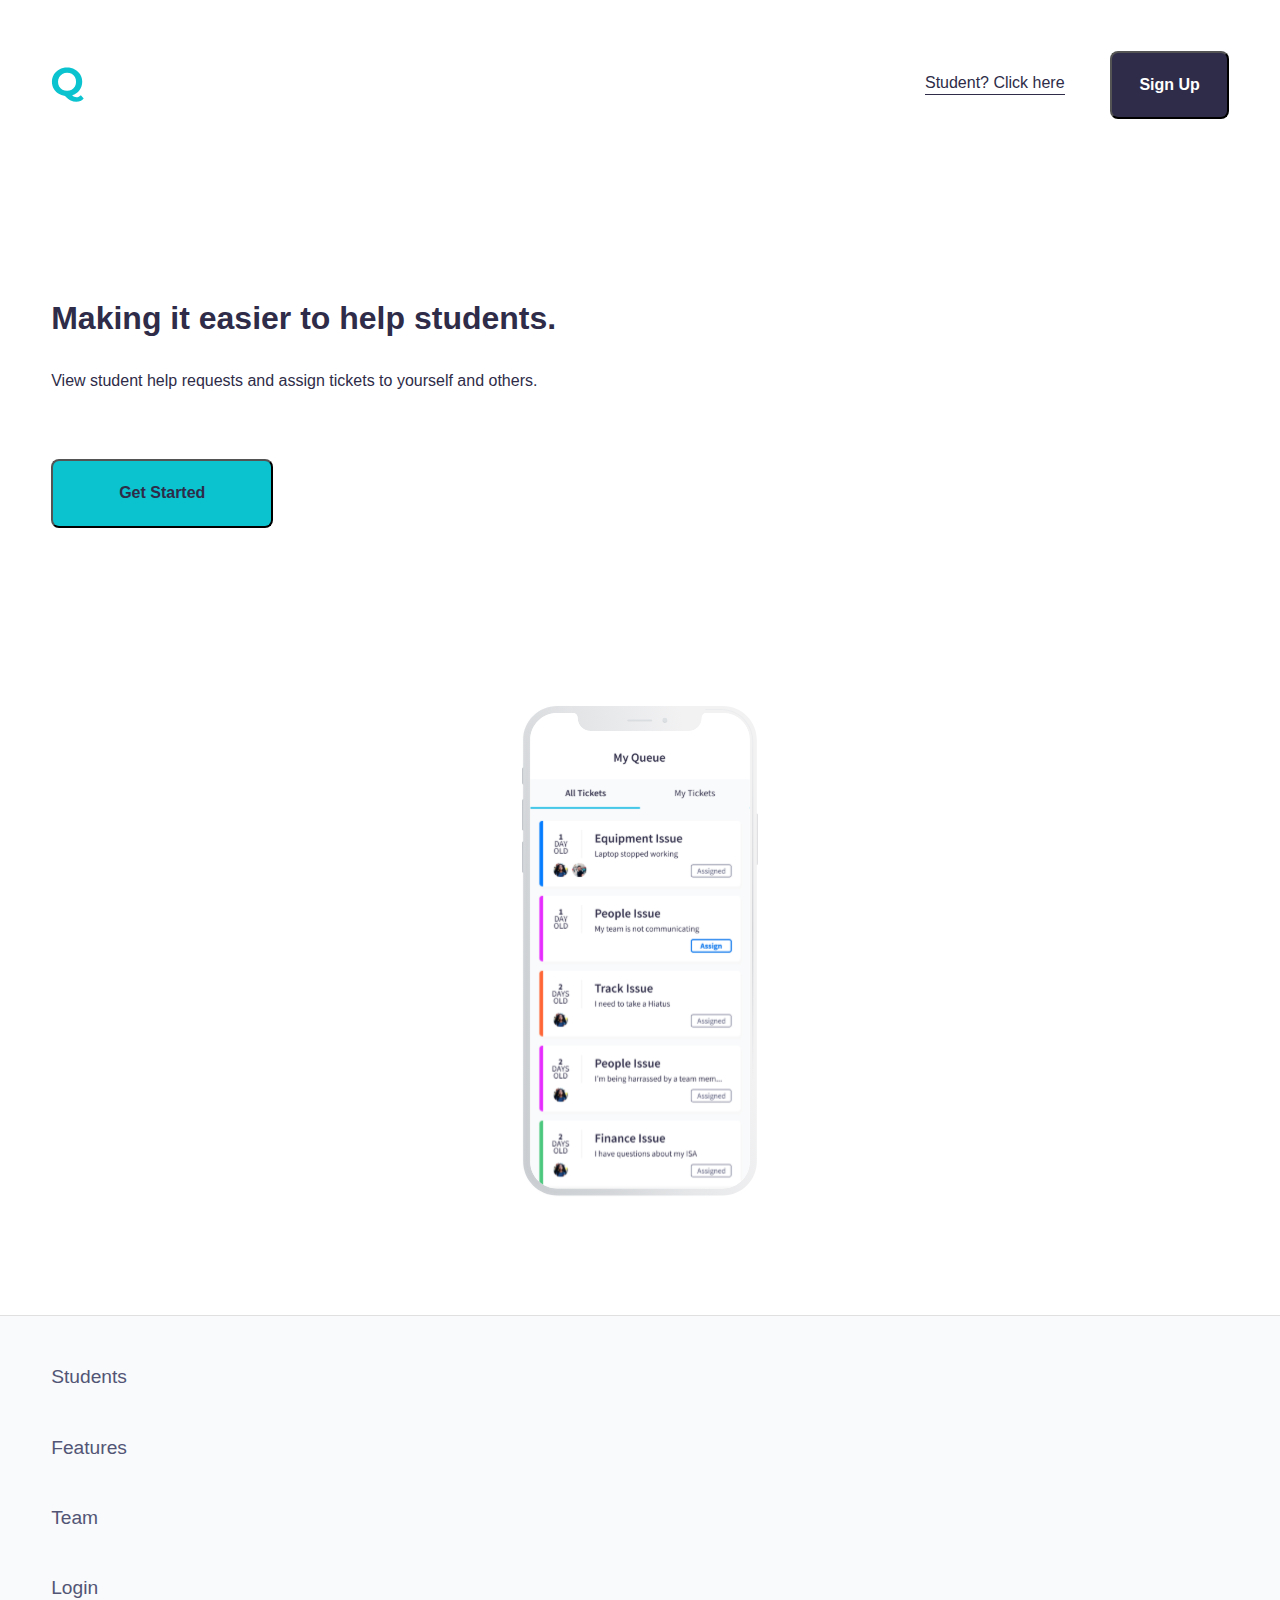
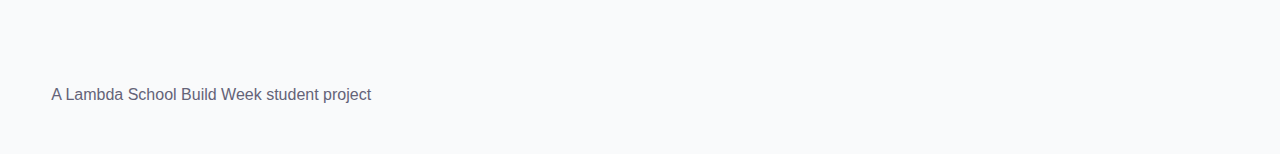
==== helper.html @ 87e91353 "imported SVG files into the img folder, created the img folder, created less folder, created less fi" ====
<!DOCTYPE html>
<html lang="en">
<head>
  <meta charset="UTF-8">
  <meta name="viewport" content="width=device-width, initial-scale=1.0">
  <title>The Queue</title>
  <link href="css/index.css" rel="stylesheet">
</head>
<body>
  <div class='container'>
    <header>
      <img id='logo' src="img/Q.svg" alt="Logo">
      <nav>
        <a href="index.html">Student? Click here</a>
        <button class='helper-button' href="#">Sign Up</button>
      </nav>
    </header>

    <div class='discription'>
      <p class='making'>Making it easier to help students.</p>
      <p class='view'>View student help requests and assign tickets to yourself and others.</p>
      <button class='helper-button'>Get Started</button>
    </div>

    <div class='iPhone'>
      <img src="img/Mobile-iPhone-helpers.svg" alt="Students iPhone">
    </div>
  </div>

  <div class='footer'>
    <footer>
      <a href="index.html">Students</a>
      <a href="#">Features</a>
      <a href="#">Team</a>
      <a href="#">Login</a>
      <p>A Lambda School Build Week student project</p>
    </footer>
  </div>

</body>
</html>
---- css/index.css ----
html,
body,
div,
span,
applet,
object,
iframe,
h1,
h2,
h3,
h4,
h5,
h6,
p,
blockquote,
pre,
a,
abbr,
acronym,
address,
big,
cite,
code,
del,
dfn,
em,
img,
ins,
kbd,
q,
s,
samp,
small,
strike,
strong,
sub,
sup,
tt,
var,
b,
u,
i,
center,
dl,
dt,
dd,
ol,
ul,
li,
fieldset,
form,
label,
legend,
table,
caption,
tbody,
tfoot,
thead,
tr,
th,
td,
article,
aside,
canvas,
details,
embed,
figure,
figcaption,
footer,
header,
hgroup,
menu,
nav,
output,
ruby,
section,
summary,
time,
mark,
audio,
video {
  margin: 0;
  padding: 0;
  border: 0;
  font-size: 100%;
  font: inherit;
  vertical-align: baseline;
}
/* HTML5 display-role reset for older browsers */
article,
aside,
details,
figcaption,
figure,
footer,
header,
hgroup,
menu,
nav,
section {
  display: block;
}
body {
  line-height: 1;
}
ol,
ul {
  list-style: none;
}
blockquote,
q {
  quotes: none;
}
blockquote:before,
blockquote:after,
q:before,
q:after {
  content: '';
  content: none;
}
table {
  border-collapse: collapse;
  border-spacing: 0;
}
header {
  display: flex;
}
header img {
  cursor: pointer;
}
header nav {
  width: 100%;
  display: flex;
  align-items: center;
  justify-content: flex-end;
}
header nav a {
  color: #2E2C48;
  font-size: 1rem;
  font-family: sans-serif;
  margin-right: 4%;
  text-decoration: none;
  border-bottom: 0.1rem solid #2E2C48;
  padding-bottom: 0.17rem;
  outline: none;
}
header nav button {
  display: flex;
  flex-direction: row;
  justify-content: center;
  align-items: center;
  color: #ffffff;
  border-radius: 8px;
  font-size: 1rem;
  font-weight: bold;
  padding: 2% 5%;
  white-space: nowrap;
  width: 6.5rem;
  outline: none;
  cursor: pointer;
}
header nav .student-button {
  background-color: #C716C4;
}
header nav .helper-button {
  background-color: #2E2C48;
}
body .container {
  background-color: #ffffff;
  margin: 4%;
}
body .container .discription {
  margin: 15% 0%;
  width: 80%;
}
body .container .discription p {
  color: #2E2C48;
  font-family: sans-serif;
}
body .container .discription .get {
  font-size: 2rem;
  font-weight: bold;
  margin-bottom: 3%;
}
body .container .discription .making {
  font-size: 2rem;
  font-weight: bold;
  margin-bottom: 3%;
  width: 78%;
  line-height: 2.8rem;
}
body .container .discription .request {
  font-size: 1.5rem;
  margin-bottom: 7%;
}
body .container .discription .submit {
  font-size: 1rem;
  font-weight: lighter;
  width: 80%;
  margin-bottom: 7%;
  line-height: 1.5rem;
}
body .container .discription .view {
  font-size: 1rem;
  font-weight: lighter;
  width: 75%;
  margin-bottom: 7%;
  line-height: 1.5rem;
}
body .container .discription button {
  font-size: 1rem;
  padding: 2.5% 7%;
  border-radius: 8px;
  outline: none;
  cursor: pointer;
}
body .container .discription .student-button {
  color: #ffffff;
  font-weight: bold;
  background-color: #C716C4;
}
body .container .discription .helper-button {
  color: #2E2C48;
  font-weight: bold;
  background-color: #0AC3CF;
}
body .container .iPhone {
  display: flex;
  justify-content: center;
  margin-bottom: 10%;
}
body .footer footer {
  background-color: #F9FAFB;
  width: 100%;
  display: flex;
  flex-direction: column;
  padding: 4%;
  border-top: 1px solid #E0E0E0;
}
body .footer footer a {
  text-decoration: none;
  font-family: sans-serif;
  color: #525575;
  margin-bottom: 4%;
  font-size: 1.2rem;
}
body .footer footer p {
  font-family: sans-serif;
  color: #646378;
  font-weight: lighter;
  margin-top: 3%;
}
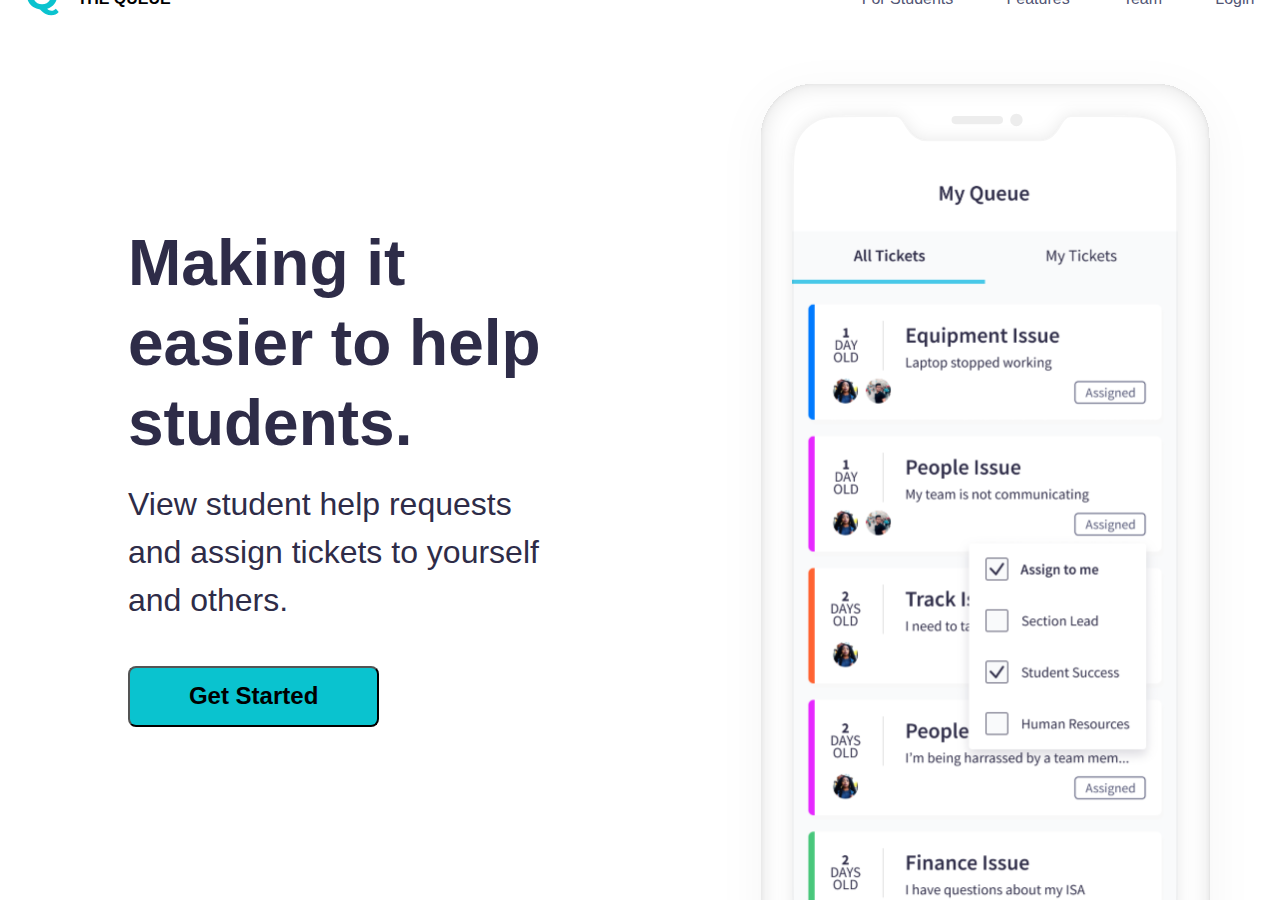
==== commit de24407a: "finished mobile and desktop design for the DevDesk marketing page. Footer is longer than wanted, but" ====
--- a/helper.html
+++ b/helper.html
@@ -9,21 +9,34 @@
 <body>
   <div class='container'>
     <header>
-      <img id='logo' src="img/Q.svg" alt="Logo">
-      <nav>
+      <div class='logo-container'>
+        <img id='logo' src="img/Q.svg" alt="Logo">
+        <p>THE QUEUE</p>
+      </div>
+      <nav class='nav-mobile'>
         <a href="index.html">Student? Click here</a>
-        <button class='helper-button' href="#">Sign Up</button>
+        <button class='student-button' href="#">Sign Up</button>
+      </nav>
+      <nav class='nav-desktop'>
+        <a class='first-three' href="index.html">For Students</a>
+        <a class='first-three' href="#">Features</a>
+        <a class='first-three' href="#">Team</a>
+        <a href="#">Login</a>
       </nav>
     </header>
 
-    <div class='discription'>
-      <p class='making'>Making it easier to help students.</p>
-      <p class='view'>View student help requests and assign tickets to yourself and others.</p>
-      <button class='helper-button'>Get Started</button>
-    </div>
-
-    <div class='iPhone'>
-      <img src="img/Mobile-iPhone-helpers.svg" alt="Students iPhone">
+    <div class='disc-container'>
+      <div class='discription'>
+        <p class='making'>Making it easier to help students.</p>
+        <p class='view'>View student help requests and assign tickets to yourself and others.</p>
+        <button class='helper-button'>Get Started</button>
+      </div>
+      <div class='iPhone-mobile'>
+        <img src="img/Mobile-iPhone-students.svg" alt="Helpers iPhone">
+      </div>
+      <div class='iPhone-desktop'>
+        <img src="img/Desktop-iPhone-helpers.svg" alt="Helpers iPhone">
+      </div>
     </div>
   </div>
 
--- a/css/index.css
+++ b/css/index.css
@@ -125,16 +125,47 @@
 header {
   display: flex;
 }
-header img {
+@media (min-width: 1000px) {
+  header {
+    margin: 2%;
+  }
+}
+header .logo-container {
+  display: flex;
+  align-items: center;
+}
+header .logo-container img {
   cursor: pointer;
 }
-header nav {
+@media (max-width: 999px) {
+  header .logo-container p {
+    visibility: hidden;
+  }
+}
+@media (min-width: 1000px) {
+  header .logo-container p {
+    display: flex;
+    justify-content: center;
+    align-items: center;
+    flex-wrap: nowrap;
+    font-family: sans-serif;
+    font-weight: bold;
+    width: 131px;
+    height: 51px;
+  }
+}
+header .nav-mobile {
   width: 100%;
   display: flex;
   align-items: center;
   justify-content: flex-end;
 }
-header nav a {
+@media (min-width: 1000px) {
+  header .nav-mobile {
+    visibility: hidden;
+  }
+}
+header .nav-mobile a {
   color: #2E2C48;
   font-size: 1rem;
   font-family: sans-serif;
@@ -144,7 +175,7 @@
   padding-bottom: 0.17rem;
   outline: none;
 }
-header nav button {
+header .nav-mobile button {
   display: flex;
   flex-direction: row;
   justify-content: center;
@@ -159,94 +190,238 @@
   outline: none;
   cursor: pointer;
 }
-header nav .student-button {
+header .nav-mobile .student-button {
   background-color: #C716C4;
 }
-header nav .helper-button {
+header .nav-mobile .helper-button {
   background-color: #2E2C48;
 }
-body .container {
-  background-color: #ffffff;
-  margin: 4%;
-}
-body .container .discription {
-  margin: 15% 0%;
-  width: 80%;
-}
-body .container .discription p {
+header .nav-desktop {
+  width: 100%;
+  display: flex;
+  align-items: center;
+  justify-content: flex-end;
+}
+@media (max-width: 999px) {
+  header .nav-desktop {
+    visibility: hidden;
+    width: 0px;
+    height: 0px;
+  }
+}
+header .nav-desktop a {
+  color: #525575;
+  font-size: 1rem;
+  font-family: sans-serif;
+  text-decoration: none;
+  outline: none;
+  font-weight: lighter;
+}
+header .nav-desktop .first-three {
+  margin-right: 10%;
+}
+@media (max-width: 999px) {
+  body .container {
+    background-color: #ffffff;
+    margin: 4%;
+  }
+}
+@media (min-width: 1000px) {
+  body .container {
+    margin: 0%;
+    margin-bottom: 0%;
+    position: absolute;
+    bottom: 0;
+    width: 100%;
+  }
+}
+@media (max-width: 999px) {
+  body .container .disc-container {
+    margin: 15% 0%;
+    width: 100%;
+    display: flex;
+    flex-direction: column;
+    align-items: flex-start;
+  }
+}
+@media (min-width: 1000px) {
+  body .container .disc-container {
+    width: 100%;
+    margin: 0%;
+    display: flex;
+  }
+}
+@media (min-width: 1000px) {
+  body .container .disc-container .discription {
+    display: flex;
+    flex-direction: column;
+    justify-content: center;
+    align-items: flex-start;
+    width: 60%;
+    padding-left: 10%;
+  }
+}
+@media (max-width: 999px) {
+  body .container .disc-container .discription {
+    margin-bottom: 10%;
+  }
+}
+body .container .disc-container .discription p {
   color: #2E2C48;
   font-family: sans-serif;
 }
-body .container .discription .get {
+body .container .disc-container .discription .get {
   font-size: 2rem;
   font-weight: bold;
   margin-bottom: 3%;
 }
-body .container .discription .making {
+@media (min-width: 1000px) {
+  body .container .disc-container .discription .get {
+    font-size: 3rem;
+  }
+}
+body .container .disc-container .discription .making {
   font-size: 2rem;
   font-weight: bold;
   margin-bottom: 3%;
   width: 78%;
   line-height: 2.8rem;
 }
-body .container .discription .request {
+@media (min-width: 1000px) {
+  body .container .disc-container .discription .making {
+    font-size: 4rem;
+    line-height: 5rem;
+  }
+}
+body .container .disc-container .discription .request {
   font-size: 1.5rem;
   margin-bottom: 7%;
 }
-body .container .discription .submit {
+@media (min-width: 1000px) {
+  body .container .disc-container .discription .request {
+    font-size: 3rem;
+  }
+}
+body .container .disc-container .discription .submit {
   font-size: 1rem;
   font-weight: lighter;
   width: 80%;
   margin-bottom: 7%;
   line-height: 1.5rem;
 }
-body .container .discription .view {
+@media (min-width: 1000px) {
+  body .container .disc-container .discription .submit {
+    font-size: 1.7rem;
+    line-height: 2.5rem;
+  }
+}
+body .container .disc-container .discription .view {
   font-size: 1rem;
   font-weight: lighter;
   width: 75%;
   margin-bottom: 7%;
   line-height: 1.5rem;
 }
-body .container .discription button {
+@media (min-width: 1000px) {
+  body .container .disc-container .discription .view {
+    font-size: 2rem;
+    line-height: 3rem;
+  }
+}
+body .container .disc-container .discription button {
   font-size: 1rem;
   padding: 2.5% 7%;
   border-radius: 8px;
   outline: none;
   cursor: pointer;
 }
-body .container .discription .student-button {
+body .container .disc-container .discription .student-button {
   color: #ffffff;
   font-weight: bold;
   background-color: #C716C4;
 }
-body .container .discription .helper-button {
-  color: #2E2C48;
-  font-weight: bold;
-  background-color: #0AC3CF;
-}
-body .container .iPhone {
-  display: flex;
-  justify-content: center;
-  margin-bottom: 10%;
-}
-body .footer footer {
-  background-color: #F9FAFB;
-  width: 100%;
-  display: flex;
-  flex-direction: column;
-  padding: 4%;
-  border-top: 1px solid #E0E0E0;
-}
-body .footer footer a {
-  text-decoration: none;
-  font-family: sans-serif;
-  color: #525575;
-  margin-bottom: 4%;
-  font-size: 1.2rem;
-}
-body .footer footer p {
-  font-family: sans-serif;
-  color: #646378;
-  font-weight: lighter;
-  margin-top: 3%;
-}
+@media (min-width: 1000px) {
+  body .container .disc-container .discription .student-button {
+    font-size: 1.5rem;
+    font-weight: bold;
+    padding: 2.5% 10%;
+  }
+}
+@media (max-width: 999px) {
+  body .container .disc-container .discription .helper-button {
+    color: #2E2C48;
+    font-weight: bold;
+    background-color: #0AC3CF;
+  }
+}
+@media (min-width: 1000px) {
+  body .container .disc-container .discription .helper-button {
+    font-size: 1.5rem;
+    font-weight: bold;
+    padding: 2.5% 10%;
+    background-color: #0AC3CF;
+  }
+}
+@media (max-width: 999px) {
+  body .container .disc-container .iPhone-mobile {
+    width: 100%;
+    display: flex;
+    justify-content: center;
+    align-items: center;
+    margin-bottom: 10%;
+  }
+}
+@media (min-width: 1000px) {
+  body .container .disc-container .iPhone-mobile {
+    visibility: hidden;
+    width: 0px;
+    height: 0px;
+    margin-bottom: 0%;
+  }
+}
+@media (max-width: 999px) {
+  body .container .disc-container .iPhone-desktop {
+    visibility: hidden;
+    width: 0px;
+    height: 0px;
+    margin-bottom: 0%;
+  }
+}
+@media (min-width: 1000px) {
+  body .container .disc-container .iPhone-desktop {
+    display: flex;
+    justify-content: flex-end;
+    margin-bottom: 0%;
+    padding-right: 2%;
+  }
+}
+@media (max-width: 999px) {
+  body .footer footer {
+    background-color: #F9FAFB;
+    width: 100%;
+    display: flex;
+    flex-direction: column;
+    padding: 4%;
+    border-top: 1px solid #E0E0E0;
+  }
+  body .footer footer a {
+    text-decoration: none;
+    font-family: sans-serif;
+    color: #525575;
+    margin-bottom: 4%;
+    font-size: 1.2rem;
+  }
+  body .footer footer p {
+    font-family: sans-serif;
+    color: #646378;
+    font-weight: lighter;
+    margin-top: 3%;
+  }
+}
+@media (min-width: 1000px) {
+  body .footer {
+    visibility: hidden;
+    margin-bottom: 0%;
+    height: 0px;
+  }
+}
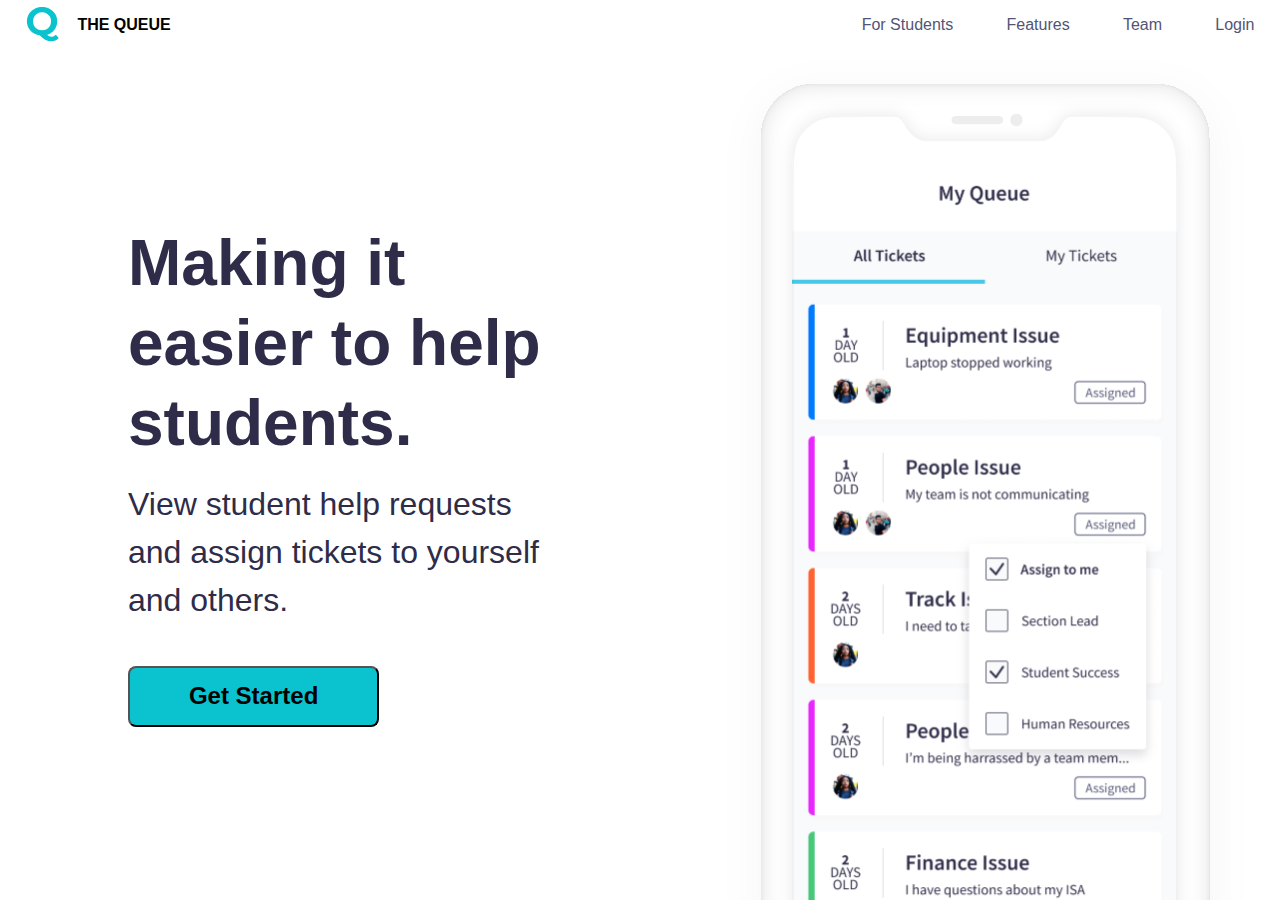
==== commit f70b663a: "linked pages to pairing elements, matched iPhone image to pairing page." ====
--- a/helper.html
+++ b/helper.html
@@ -32,7 +32,7 @@
         <button class='helper-button'>Get Started</button>
       </div>
       <div class='iPhone-mobile'>
-        <img src="img/Mobile-iPhone-students.svg" alt="Helpers iPhone">
+        <img src="img/Mobile-iPhone-helpers.svg" alt="Helpers iPhone">
       </div>
       <div class='iPhone-desktop'>
         <img src="img/Desktop-iPhone-helpers.svg" alt="Helpers iPhone">
--- a/css/index.css
+++ b/css/index.css
@@ -127,7 +127,7 @@
 }
 @media (min-width: 1000px) {
   header {
-    margin: 2%;
+    margin: 0% 2%;
   }
 }
 header .logo-container {
@@ -220,6 +220,47 @@
 header .nav-desktop .first-three {
   margin-right: 10%;
 }
+.footer footer {
+  background-color: #F9FAFB;
+  width: 100%;
+  display: flex;
+  flex-direction: column;
+  padding: 4%;
+  border-top: 1px solid #E0E0E0;
+}
+.footer footer a {
+  text-decoration: none;
+  font-family: sans-serif;
+  color: #525575;
+  margin-bottom: 4%;
+  font-size: 1.2rem;
+}
+.footer footer p {
+  font-family: sans-serif;
+  color: #646378;
+  font-weight: lighter;
+  margin-top: 3%;
+}
+@media (min-width: 1000px) {
+  .footer {
+    visibility: hidden;
+  }
+  .footer footer {
+    visibility: hidden;
+    width: 0px;
+    height: 0px;
+  }
+  .footer footer a {
+    visibility: hidden;
+    width: 0px;
+    height: 0px;
+  }
+  .footer footer p {
+    visibility: hidden;
+    width: 0px;
+    height: 0px;
+  }
+}
 @media (max-width: 999px) {
   body .container {
     background-color: #ffffff;
@@ -229,7 +270,6 @@
 @media (min-width: 1000px) {
   body .container {
     margin: 0%;
-    margin-bottom: 0%;
     position: absolute;
     bottom: 0;
     width: 100%;
@@ -395,33 +435,3 @@
     padding-right: 2%;
   }
 }
-@media (max-width: 999px) {
-  body .footer footer {
-    background-color: #F9FAFB;
-    width: 100%;
-    display: flex;
-    flex-direction: column;
-    padding: 4%;
-    border-top: 1px solid #E0E0E0;
-  }
-  body .footer footer a {
-    text-decoration: none;
-    font-family: sans-serif;
-    color: #525575;
-    margin-bottom: 4%;
-    font-size: 1.2rem;
-  }
-  body .footer footer p {
-    font-family: sans-serif;
-    color: #646378;
-    font-weight: lighter;
-    margin-top: 3%;
-  }
-}
-@media (min-width: 1000px) {
-  body .footer {
-    visibility: hidden;
-    margin-bottom: 0%;
-    height: 0px;
-  }
-}
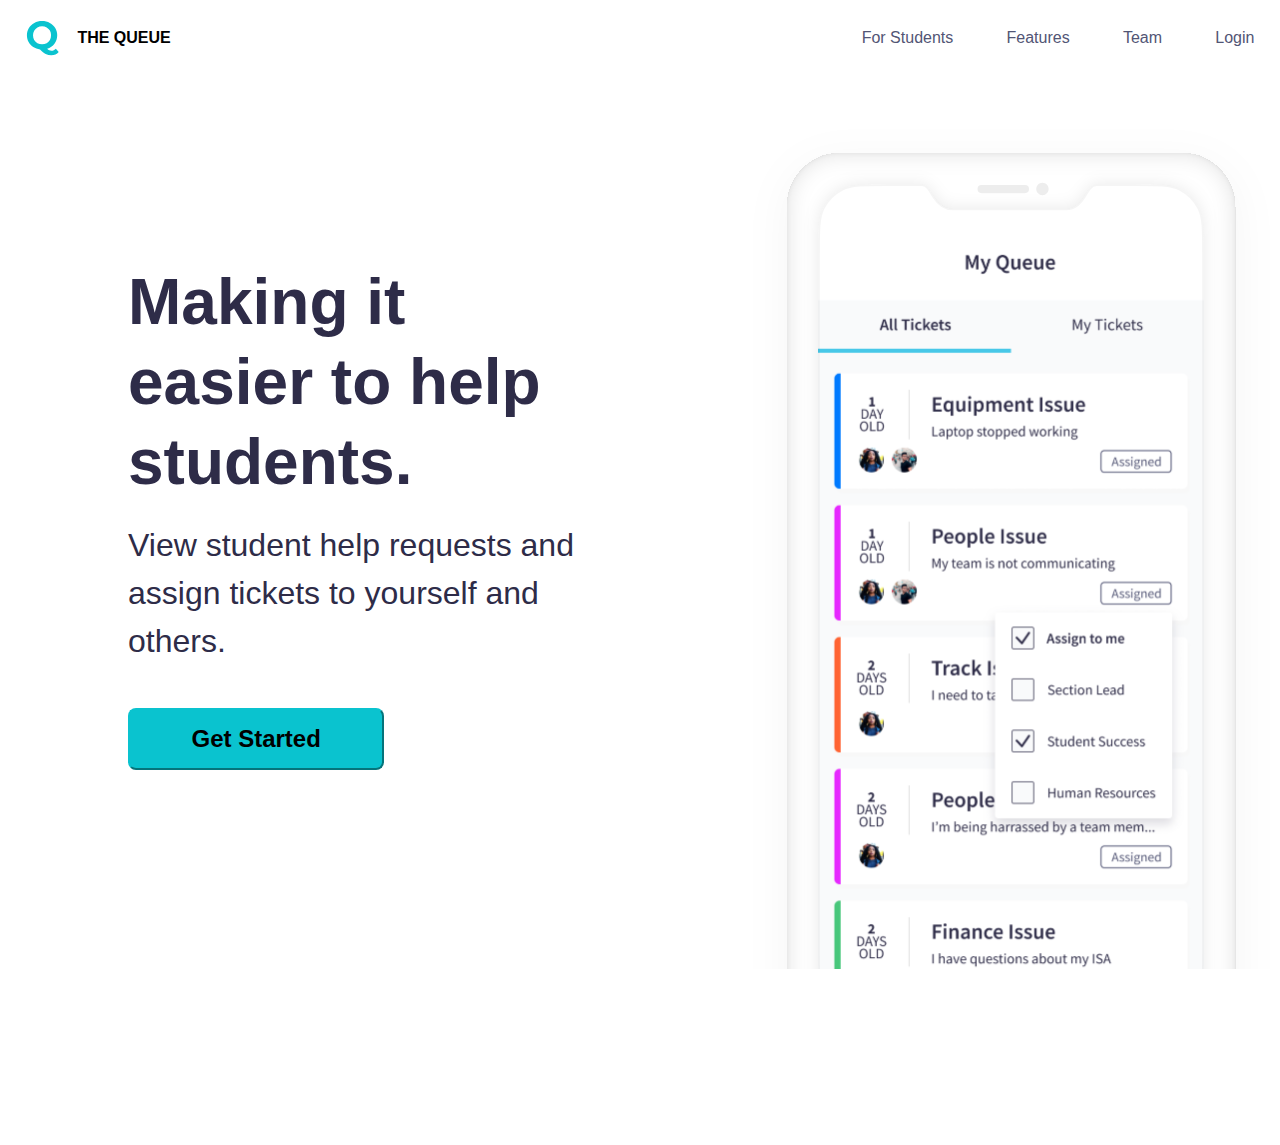
==== commit 94e2d932: "linked deployed react login page to index.html and helper.html login buttons" ====
--- a/helper.html
+++ b/helper.html
@@ -15,13 +15,13 @@
       </div>
       <nav class='nav-mobile'>
         <a href="index.html">Student? Click here</a>
-        <button class='student-button' href="#">Sign Up</button>
+        <button class='helper-button' href="#">Sign Up</button>
       </nav>
       <nav class='nav-desktop'>
         <a class='first-three' href="index.html">For Students</a>
         <a class='first-three' href="#">Features</a>
         <a class='first-three' href="#">Team</a>
-        <a href="#">Login</a>
+        <a href="https://goofy-goldberg-9400af.netlify.app/">Login</a>
       </nav>
     </header>
 
--- a/css/index.css
+++ b/css/index.css
@@ -127,7 +127,7 @@
 }
 @media (min-width: 1000px) {
   header {
-    margin: 0% 2%;
+    margin: 1% 2% 0% 2%;
   }
 }
 header .logo-container {
@@ -192,9 +192,11 @@
 }
 header .nav-mobile .student-button {
   background-color: #C716C4;
+  border-color: #C716C4;
 }
 header .nav-mobile .helper-button {
   background-color: #2E2C48;
+  border-color: #2E2C48;
 }
 header .nav-desktop {
   width: 100%;
@@ -220,41 +222,55 @@
 header .nav-desktop .first-three {
   margin-right: 10%;
 }
-.footer footer {
-  background-color: #F9FAFB;
-  width: 100%;
-  display: flex;
-  flex-direction: column;
-  padding: 4%;
-  border-top: 1px solid #E0E0E0;
-}
-.footer footer a {
-  text-decoration: none;
-  font-family: sans-serif;
-  color: #525575;
-  margin-bottom: 4%;
-  font-size: 1.2rem;
-}
-.footer footer p {
-  font-family: sans-serif;
-  color: #646378;
-  font-weight: lighter;
-  margin-top: 3%;
-}
-@media (min-width: 1000px) {
+@media (max-width: 999px) {
   .footer {
-    visibility: hidden;
-  }
+    width: 92.5%;
+    margin: 0px;
+  }
+}
+@media (max-width: 999px) {
   .footer footer {
-    visibility: hidden;
-    width: 0px;
-    height: 0px;
-  }
+    background-color: #F9FAFB;
+    width: 100%;
+    display: flex;
+    flex-direction: column;
+    padding: 4%;
+    border-top: 1px solid #E0E0E0;
+    margin: 0px;
+  }
+}
+@media (max-width: 999px) {
   .footer footer a {
-    visibility: hidden;
-    width: 0px;
-    height: 0px;
-  }
+    text-decoration: none;
+    font-family: sans-serif;
+    color: #525575;
+    margin-bottom: 4%;
+    font-size: 1.2rem;
+  }
+}
+@media (max-width: 999px) {
+  .footer footer p {
+    font-family: sans-serif;
+    color: #646378;
+    font-weight: lighter;
+    margin-top: 3%;
+  }
+}
+@media (min-width: 1000px) {
+  .footer footer {
+    visibility: hidden;
+    width: 0px;
+    height: 0px;
+  }
+}
+@media (min-width: 1000px) {
+  .footer footer a {
+    visibility: hidden;
+    width: 0px;
+    height: 0px;
+  }
+}
+@media (min-width: 1000px) {
   .footer footer p {
     visibility: hidden;
     width: 0px;
@@ -270,8 +286,6 @@
 @media (min-width: 1000px) {
   body .container {
     margin: 0%;
-    position: absolute;
-    bottom: 0;
     width: 100%;
   }
 }
@@ -379,6 +393,7 @@
   color: #ffffff;
   font-weight: bold;
   background-color: #C716C4;
+  border-color: #C716C4;
 }
 @media (min-width: 1000px) {
   body .container .disc-container .discription .student-button {
@@ -392,6 +407,7 @@
     color: #2E2C48;
     font-weight: bold;
     background-color: #0AC3CF;
+    border-color: #0AC3CF;
   }
 }
 @media (min-width: 1000px) {
@@ -400,6 +416,7 @@
     font-weight: bold;
     padding: 2.5% 10%;
     background-color: #0AC3CF;
+    border-color: #0AC3CF;
   }
 }
 @media (max-width: 999px) {
@@ -420,7 +437,7 @@
   }
 }
 @media (max-width: 999px) {
-  body .container .disc-container .iPhone-desktop {
+  body .container .disc-container .iPhone-desktop img {
     visibility: hidden;
     width: 0px;
     height: 0px;
@@ -428,10 +445,11 @@
   }
 }
 @media (min-width: 1000px) {
-  body .container .disc-container .iPhone-desktop {
+  body .container .disc-container .iPhone-desktop img {
     display: flex;
     justify-content: flex-end;
     margin-bottom: 0%;
     padding-right: 2%;
-  }
-}
+    margin-top: 10.2%;
+  }
+}
